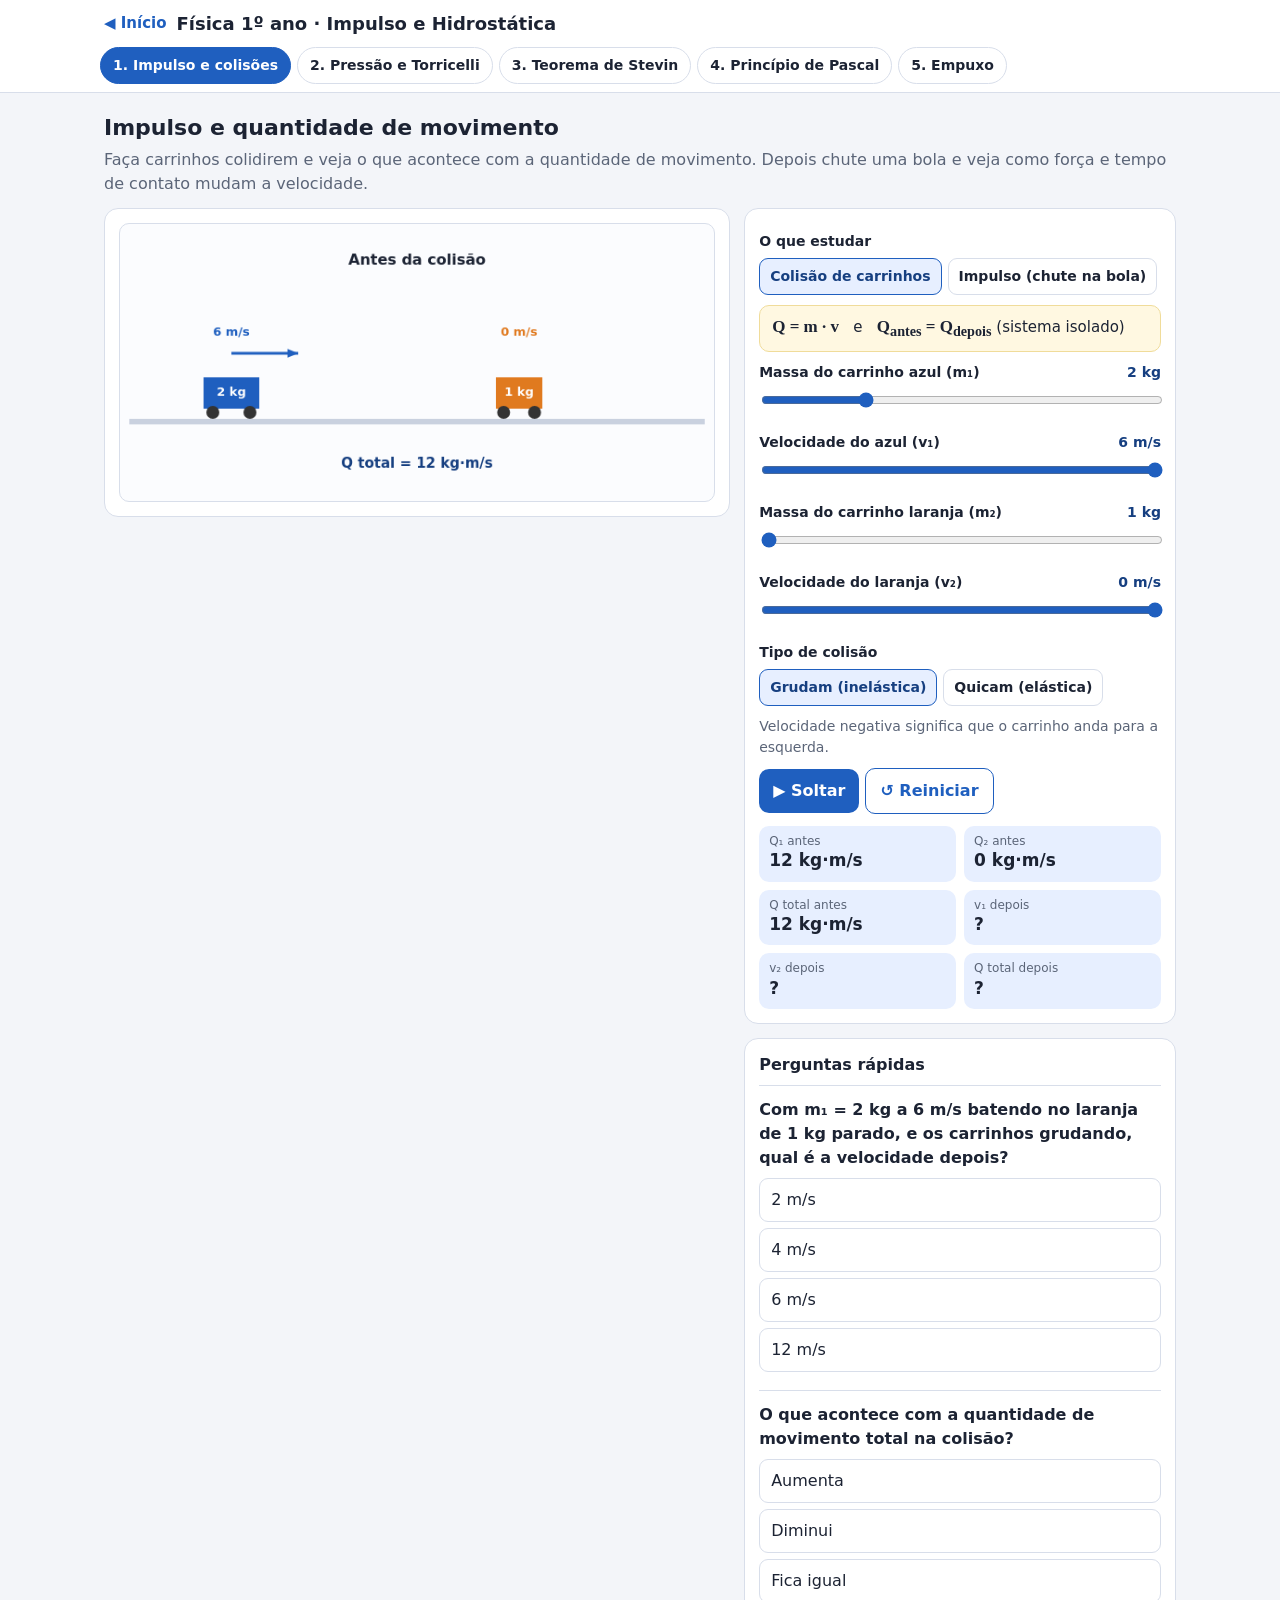
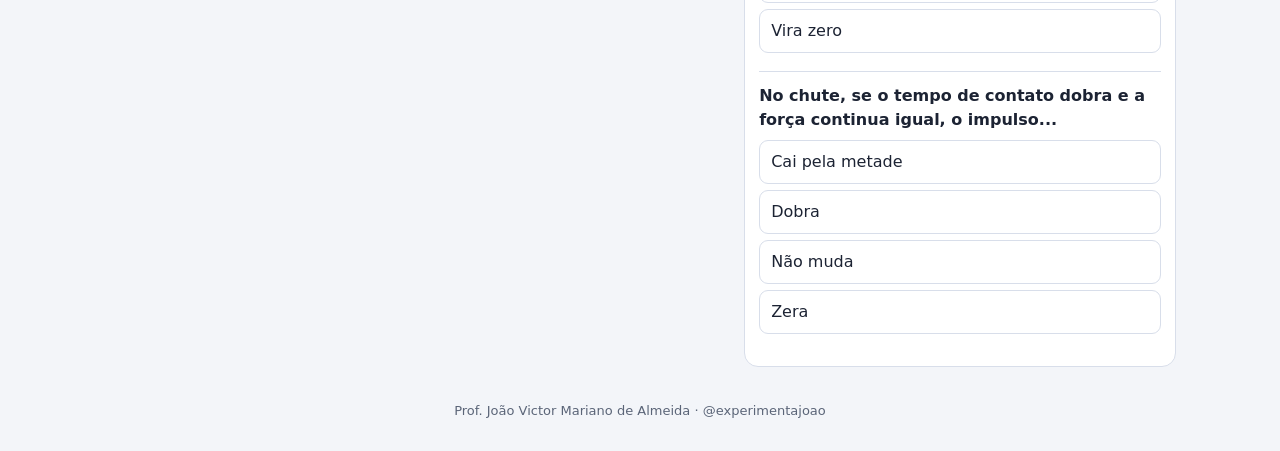
==== fisica1.html @ 346c7740 "Plataforma de simuladores de Física (1º, 2º e 3º ano) Substitui a prova digital por 14 simuladores c" ====
<!DOCTYPE html>
<html lang="pt-BR">
<head>
<meta charset="utf-8">
<meta name="viewport" content="width=device-width, initial-scale=1">
<title>Física 1º ano · Simuladores</title>
<link rel="stylesheet" href="estilo.css">
</head>
<body>
<div class="topo">
  <div class="lin"><a class="voltar" href="index.html">◀ Início</a><h1>Física 1º ano · Impulso e Hidrostática</h1></div>
  <div class="abas" id="abas"></div>
</div>
<main id="main"></main>
<footer>Prof. João Victor Mariano de Almeida · @experimentajoao</footer>
<script src="plataforma.js"></script>
<script>
var G = 10;

/* ============ 1. COLISÕES E IMPULSO ============ */
function simColisao(a) {
  var T = P.tela(a.tela, 640, 300), ctx = T.ctx;
  var modo = 'col';
  var c = a.ctrl;
  P.seg(c, 'O que estudar', [['col', 'Colisão de carrinhos'], ['imp', 'Impulso (chute na bola)']], 'col', function (v) { modo = v; mostra(); reinicia(); });
  var boxCol = P.el('div'), boxImp = P.el('div'); c.appendChild(boxCol); c.appendChild(boxImp);
  P.formula(boxCol, '<b>Q = m · v</b> &nbsp; e &nbsp; <b>Q<sub>antes</sub> = Q<sub>depois</sub></b> (sistema isolado)');
  var m1 = P.slider(boxCol, 'Massa do carrinho azul (m₁)', { min: 1, max: 5, step: 0.5, value: 2, unit: 'kg' }, reinicia);
  var v1 = P.slider(boxCol, 'Velocidade do azul (v₁)', { min: 0, max: 6, step: 0.5, value: 6, unit: 'm/s' }, reinicia);
  var m2 = P.slider(boxCol, 'Massa do carrinho laranja (m₂)', { min: 1, max: 5, step: 0.5, value: 1, unit: 'kg' }, reinicia);
  var v2 = P.slider(boxCol, 'Velocidade do laranja (v₂)', { min: -6, max: 0, step: 0.5, value: 0, unit: 'm/s' }, reinicia);
  var tipo = P.seg(boxCol, 'Tipo de colisão', [['gruda', 'Grudam (inelástica)'], ['elast', 'Quicam (elástica)']], 'gruda', reinicia);
  P.dica(boxCol, 'Velocidade negativa significa que o carrinho anda para a esquerda.');
  P.formula(boxImp, '<b>I = F · Δt</b> &nbsp; e &nbsp; <b>I = ΔQ = m · Δv</b>');
  var mb = P.slider(boxImp, 'Massa da bola', { min: 0.1, max: 1, step: 0.05, value: 0.5, unit: 'kg' }, reinicia);
  var F = P.slider(boxImp, 'Força média do chute (F)', { min: 100, max: 3000, step: 100, value: 1500, unit: 'N' }, reinicia);
  var dt = P.slider(boxImp, 'Tempo de contato (Δt)', { min: 0.002, max: 0.02, step: 0.001, value: 0.01, unit: 's', fmt: function (v) { return P.fmt(v, 3); } }, reinicia);
  var b1 = P.el('button', 'bt', '▶ Soltar'); b1.onclick = function () { rodando = true; };
  var b2 = P.el('button', 'bt sec', '↺ Reiniciar'); b2.onclick = reinicia;
  c.appendChild(b1); c.appendChild(b2);
  var L = P.leituras(c, [['a', ''], ['b', ''], ['c', ''], ['d', ''], ['e', ''], ['f', '']]);
  var rot = c.querySelectorAll('.leit small');
  function mostra() { boxCol.style.display = modo === 'col' ? '' : 'none'; boxImp.style.display = modo === 'imp' ? '' : 'none'; }
  mostra();
  var x1, x2, u1, u2, bateu, rodando, xb, vb, tch;
  function reinicia() {
    rodando = false; bateu = false; x1 = 120; x2 = 430; u1 = v1.get(); u2 = v2.get(); xb = 90; vb = 0; tch = 0;
    atualiza();
  }
  function depois() {
    var a1 = m1.get(), a2 = m2.get(), w1 = v1.get(), w2 = v2.get();
    if (tipo.get() === 'gruda') { var v = (a1 * w1 + a2 * w2) / (a1 + a2); return [v, v]; }
    return [((a1 - a2) * w1 + 2 * a2 * w2) / (a1 + a2), ((a2 - a1) * w2 + 2 * a1 * w1) / (a1 + a2)];
  }
  function atualiza() {
    if (modo === 'col') {
      var a1 = m1.get(), a2 = m2.get(), d = depois();
      var tx = ['Q₁ antes', 'Q₂ antes', 'Q total antes', 'v₁ depois', 'v₂ depois', 'Q total depois'];
      tx.forEach(function (t, i) { rot[i].textContent = t; });
      L.set('a', P.fmt(a1 * v1.get()) + ' kg·m/s'); L.set('b', P.fmt(a2 * v2.get()) + ' kg·m/s');
      L.set('c', P.fmt(a1 * v1.get() + a2 * v2.get()) + ' kg·m/s');
      L.set('d', bateu ? P.fmt(d[0]) + ' m/s' : '?'); L.set('e', bateu ? P.fmt(d[1]) + ' m/s' : '?');
      L.set('f', bateu ? P.fmt(a1 * d[0] + a2 * d[1]) + ' kg·m/s' : '?');
    } else {
      var I = F.get() * dt.get(), v = I / mb.get();
      ['Impulso I', 'Variação de Q', 'Velocidade final', 'Força × tempo', 'Massa', ''].forEach(function (t, i) { rot[i].textContent = t; });
      L.set('a', P.fmt(I) + ' N·s'); L.set('b', P.fmt(I) + ' kg·m/s'); L.set('c', P.fmt(v, 1) + ' m/s');
      L.set('d', P.fmt(F.get()) + ' N × ' + P.fmt(dt.get(), 3) + ' s'); L.set('e', P.fmt(mb.get()) + ' kg'); L.set('f', '');
    }
  }
  function carro(x, m, cor, v) {
    var w = 40 + m * 10, h = 34;
    ctx.fillStyle = cor; ctx.fillRect(x - w / 2, 200 - h, w, h);
    ctx.fillStyle = '#333'; ctx.beginPath(); ctx.arc(x - w / 3, 204, 7, 0, 7); ctx.arc(x + w / 3, 204, 7, 0, 7); ctx.fill();
    P.texto(ctx, P.fmt(m) + ' kg', x, 200 - h / 2, { cor: '#fff', tam: 13 });
    if (Math.abs(v) > 0.01) P.seta(ctx, x, 140, x + v * 12, 140, cor, 3);
    P.texto(ctx, P.fmt(v, 2) + ' m/s', x, 118, { cor: cor, tam: 13 });
    return w;
  }
  reinicia();
  return function (t) {
    ctx.clearRect(0, 0, 640, 300);
    if (modo === 'col') {
      ctx.fillStyle = '#c9d1df'; ctx.fillRect(10, 211, 620, 6);
      if (rodando) {
        x1 += u1 * 30 * t; x2 += u2 * 30 * t;
        var w1 = 40 + m1.get() * 10, w2 = 40 + m2.get() * 10;
        if (!bateu && x1 + w1 / 2 >= x2 - w2 / 2) { bateu = true; var d = depois(); u1 = d[0]; u2 = d[1]; x1 = x2 - w2 / 2 - w1 / 2; atualiza(); }
        if (x1 < -80 || x2 > 720 || (bateu && Math.abs(u1) < 0.01 && Math.abs(u2) < 0.01)) rodando = false;
        if (!bateu && u1 - u2 <= 0) rodando = false;
      }
      carro(x1, m1.get(), '#1f5fbf', u1); carro(x2, m2.get(), '#e07a1f', u2);
      P.texto(ctx, bateu ? 'Depois da colisão' : 'Antes da colisão', 320, 40, { tam: 16 });
      P.texto(ctx, 'Q total = ' + P.fmt(m1.get() * u1 + m2.get() * u2) + ' kg·m/s', 320, 260, { tam: 15, cor: '#163f80' });
    } else {
      var I = F.get() * dt.get(), v = I / mb.get();
      /* gráfico F x t */
      ctx.strokeStyle = '#555'; ctx.lineWidth = 1.5;
      ctx.beginPath(); ctx.moveTo(40, 20); ctx.lineTo(40, 140); ctx.lineTo(300, 140); ctx.stroke();
      var hh = F.get() / 3000 * 110, ww = dt.get() / 0.02 * 220;
      ctx.fillStyle = 'rgba(31,95,191,.35)'; ctx.fillRect(60, 140 - hh, ww, hh);
      ctx.strokeStyle = '#1f5fbf'; ctx.strokeRect(60, 140 - hh, ww, hh);
      P.texto(ctx, 'F (N)', 40, 12, { tam: 12 }); P.texto(ctx, 't (s)', 300, 154, { tam: 12 });
      P.texto(ctx, 'área = I = ' + P.fmt(I) + ' N·s', 170, 170, { tam: 14, cor: '#163f80' });
      /* campo e bola */
      ctx.fillStyle = '#7bb661'; ctx.fillRect(320, 230, 320, 70);
      if (rodando) { tch += t; if (tch > 0.2) xb += v * 8 * t; }
      if (xb > 660) rodando = false;
      ctx.fillStyle = '#fff'; ctx.strokeStyle = '#222'; ctx.lineWidth = 2;
      ctx.beginPath(); ctx.arc(340 + xb - 90, 218, 12, 0, 7); ctx.fill(); ctx.stroke();
      P.texto(ctx, 'v = ' + P.fmt(v, 1) + ' m/s', 480, 190, { tam: 15, cor: '#1d8a52' });
    }
  };
}

/* ============ 2. PRESSÃO EM SÓLIDOS E TORRICELLI ============ */
function simPressao(a) {
  var T = P.tela(a.tela, 640, 340), ctx = T.ctx, c = a.ctrl, modo = 'sol';
  P.seg(c, 'O que estudar', [['sol', 'Pressão em sólidos'], ['tor', 'Experimento de Torricelli']], 'sol', function (v) { modo = v; mostra(); calc(); });
  var bs = P.el('div'), bt = P.el('div'); c.appendChild(bs); c.appendChild(bt);
  P.formula(bs, '<b>p = F / A</b> &nbsp; (1 Pa = 1 N/m²)');
  var peso = P.slider(bs, 'Peso do bloco (F)', { min: 20, max: 200, step: 10, value: 60, unit: 'N' }, calc);
  var face = P.seg(bs, 'Face apoiada na areia', [[0.08, 'Grande (0,08 m²)'], [0.04, 'Média (0,04 m²)'], [0.02, 'Pequena (0,02 m²)']], 0.08, calc);
  P.formula(bt, '<b>p<sub>atm</sub> = d<sub>Hg</sub> · g · h</b> &nbsp; (d<sub>Hg</sub> = 13 600 kg/m³)');
  var alt = P.slider(bt, 'Altitude do local', { min: 0, max: 4000, step: 100, value: 0, unit: 'm' }, calc);
  P.dica(bt, 'Ao nível do mar a coluna de mercúrio tem cerca de 760 mm. Compare com a coluna de água.');
  var L = P.leituras(c, [['a', ''], ['b', ''], ['c', ''], ['d', '']]), rot = c.querySelectorAll('.leit small');
  function mostra() { bs.style.display = modo === 'sol' ? '' : 'none'; bt.style.display = modo === 'tor' ? '' : 'none'; }
  mostra();
  function patm(h) { return 101325 * Math.pow(1 - 2.25577e-5 * h, 5.25588); }
  function calc() {
    if (modo === 'sol') {
      var p = peso.get() / face.get();
      ['Força (peso)', 'Área de apoio', 'Pressão', 'Afundamento na areia'].forEach(function (t, i) { rot[i].textContent = t; });
      L.set('a', P.fmt(peso.get()) + ' N'); L.set('b', P.fmt(face.get()) + ' m²'); L.set('c', P.fmt(p) + ' Pa'); L.set('d', P.fmt(p / 500, 1) + ' mm');
    } else {
      var pa = patm(alt.get());
      ['Pressão atmosférica', 'Em atm', 'Coluna de mercúrio', 'Coluna de água'].forEach(function (t, i) { rot[i].textContent = t; });
      L.set('a', P.fmt(pa, 0) + ' Pa'); L.set('b', P.fmt(pa / 101325, 2) + ' atm');
      L.set('c', P.fmt(pa / (13600 * 9.8) * 1000, 0) + ' mm'); L.set('d', P.fmt(pa / (1000 * 9.8), 2) + ' m');
    }
  }
  calc();
  return function () {
    ctx.clearRect(0, 0, 640, 340);
    if (modo === 'sol') {
      var A = face.get(), p = peso.get() / A, af = Math.min(p / 500, 60);
      var dims = A === 0.08 ? [200, 50] : A === 0.04 ? [100, 100] : [50, 200];
      ctx.fillStyle = '#e8cf95'; ctx.fillRect(0, 250, 640, 90);
      var x = 320 - dims[0] / 2, y = 250 + af - dims[1];
      ctx.fillStyle = '#d9b26a'; ctx.fillRect(x - 6, 250, dims[0] + 12, af);
      ctx.fillStyle = '#b5523b'; ctx.fillRect(x, y, dims[0], dims[1]);
      ctx.strokeStyle = '#7a3324'; ctx.strokeRect(x, y, dims[0], dims[1]);
      P.seta(ctx, 320, y - 70, 320, y - 8, '#c0392b', 4);
      P.texto(ctx, 'F = ' + P.fmt(peso.get()) + ' N', 400, y - 50, { cor: '#c0392b' });
      P.texto(ctx, 'p = ' + P.fmt(p) + ' Pa', 320, 310, { tam: 18, cor: '#163f80' });
    } else {
      var pa = patm(alt.get()), hmm = pa / (13600 * 9.8) * 1000;
      /* montanha */
      ctx.fillStyle = '#dfe9f7'; ctx.fillRect(0, 0, 640, 340);
      ctx.fillStyle = '#9bb58a'; ctx.beginPath(); ctx.moveTo(380, 320); ctx.lineTo(520, 60); ctx.lineTo(640, 320); ctx.fill();
      var yy = 320 - alt.get() / 4000 * 250;
      ctx.fillStyle = '#c0392b'; ctx.beginPath(); ctx.arc(380 + (320 - yy) * 140 / 260, yy, 6, 0, 7); ctx.fill();
      P.texto(ctx, P.fmt(alt.get()) + ' m', 380 + (320 - yy) * 140 / 260 - 40, yy, { tam: 13, cor: '#c0392b' });
      /* tubo */
      var base = 310, esc = 0.32;
      ctx.fillStyle = '#aaa'; ctx.fillRect(60, base - 10, 160, 20);
      ctx.fillStyle = '#8d97a6'; ctx.fillRect(70, base - 18, 140, 18);
      ctx.strokeStyle = '#333'; ctx.lineWidth = 2; ctx.strokeRect(128, base - 290, 24, 290);
      ctx.fillStyle = '#9aa3ad'; ctx.fillRect(130, base - hmm * esc, 20, hmm * esc);
      ctx.strokeStyle = '#c0392b'; ctx.setLineDash([5, 4]); ctx.beginPath(); ctx.moveTo(100, base - 760 * esc); ctx.lineTo(240, base - 760 * esc); ctx.stroke(); ctx.setLineDash([]);
      P.texto(ctx, '760 mm', 270, base - 760 * esc, { tam: 12, cor: '#c0392b' });
      P.texto(ctx, 'h = ' + P.fmt(hmm, 0) + ' mm', 220, base - hmm * esc + 14, { tam: 15, cor: '#163f80' });
      P.texto(ctx, 'vácuo', 140, base - 280, { tam: 11 });
      P.texto(ctx, 'mercúrio', 140, base + 22, { tam: 12 });
    }
  };
}

/* ============ 3. TEOREMA DE STEVIN ============ */
function simStevin(a) {
  var T = P.tela(a.tela, 640, 360), ctx = T.ctx, c = a.ctrl;
  var liqs = { agua: [1000, 'Água doce', '#5aa9e6'], sal: [1030, 'Água do mar', '#2f7fbf'], oleo: [900, 'Óleo', '#e2c044'], gli: [1260, 'Glicerina', '#c9a7e8'] };
  P.formula(c, '<b>p = p<sub>0</sub> + d · g · h</b> &nbsp; g = 10 m/s², p<sub>0</sub> = 1,0 × 10⁵ Pa');
  var liq = P.seg(c, 'Líquido', Object.keys(liqs).map(function (k) { return [k, liqs[k][1] + ' (' + liqs[k][0] + ' kg/m³)']; }), 'agua', calc);
  var h = P.slider(c, 'Profundidade do sensor (h)', { min: 0, max: 20, step: 0.5, value: 5, unit: 'm' }, calc);
  P.dica(c, 'Arraste o sensor ou use o controle. O formato do recipiente não muda a pressão: só a profundidade e o líquido.');
  var L = P.leituras(c, [['d', 'Densidade'], ['ph', 'Pressão do líquido (d·g·h)'], ['pa', 'Pressão absoluta'], ['atm', 'Pressão absoluta em atm']]);
  function calc() {
    var d = liqs[liq.get()][0], ph = d * G * h.get(), pa = 1e5 + ph;
    L.set('d', P.fmt(d) + ' kg/m³'); L.set('ph', P.fmt(ph) + ' Pa'); L.set('pa', P.fmt(pa) + ' Pa'); L.set('atm', P.fmt(pa / 1e5, 2) + ' atm');
  }
  calc();
  var arrasta = false;
  T.cv.addEventListener('pointerdown', function (e) { arrasta = true; mover(e); });
  window.addEventListener('pointerup', function () { arrasta = false; });
  T.cv.addEventListener('pointermove', function (e) { if (arrasta) mover(e); });
  function mover(e) { var p = T.ponto(e); var v = Math.round(Math.max(0, Math.min(20, (p.y - 40) / 15)) * 2) / 2; h.set(v); calc(); }
  return function () {
    ctx.clearRect(0, 0, 640, 360);
    var cor = liqs[liq.get()][2];
    ctx.fillStyle = '#dfeefa'; ctx.fillRect(0, 0, 640, 40);
    ctx.fillStyle = cor; ctx.globalAlpha = 0.55; ctx.fillRect(60, 40, 300, 300); ctx.globalAlpha = 1;
    ctx.strokeStyle = '#333'; ctx.lineWidth = 3; ctx.beginPath(); ctx.moveTo(60, 20); ctx.lineTo(60, 340); ctx.lineTo(360, 340); ctx.lineTo(360, 20); ctx.stroke();
    for (var m = 0; m <= 20; m += 5) { P.texto(ctx, m + ' m', 35, 40 + m * 15, { tam: 11 }); ctx.strokeStyle = '#555'; ctx.lineWidth = 1; ctx.beginPath(); ctx.moveTo(56, 40 + m * 15); ctx.lineTo(64, 40 + m * 15); ctx.stroke(); }
    var y = 40 + h.get() * 15;
    ctx.strokeStyle = '#c0392b'; ctx.setLineDash([4, 4]); ctx.beginPath(); ctx.moveTo(60, y); ctx.lineTo(360, y); ctx.stroke(); ctx.setLineDash([]);
    ctx.fillStyle = '#c0392b'; ctx.beginPath(); ctx.arc(210, y, 10, 0, 7); ctx.fill();
    ctx.strokeStyle = '#333'; ctx.lineWidth = 2; ctx.beginPath(); ctx.moveTo(210, y - 10); ctx.lineTo(210, 10); ctx.lineTo(440, 10); ctx.stroke();
    /* manômetro */
    var d = liqs[liq.get()][0], pa = 1e5 + d * G * h.get();
    ctx.fillStyle = '#fff'; ctx.strokeStyle = '#333'; ctx.beginPath(); ctx.arc(500, 120, 70, 0, 7); ctx.fill(); ctx.stroke();
    for (var k = 0; k <= 4; k++) { var an = Math.PI * (0.75 + k * 0.375); P.texto(ctx, k + '', 500 + 52 * Math.cos(an), 120 + 52 * Math.sin(an), { tam: 12 }); }
    var ang = Math.PI * (0.75 + Math.min(pa / 1e5, 4) * 0.375);
    P.seta(ctx, 500, 120, 500 + 55 * Math.cos(ang), 120 + 55 * Math.sin(ang), '#c0392b', 3);
    P.texto(ctx, 'atm', 500, 150, { tam: 12 });
    P.texto(ctx, P.fmt(pa / 1e5, 2) + ' atm', 500, 215, { tam: 18, cor: '#163f80' });
    /* recipientes de formatos diferentes */
    ctx.fillStyle = cor; ctx.globalAlpha = 0.55;
    ctx.beginPath(); ctx.moveTo(420, 260); ctx.lineTo(440, 330); ctx.lineTo(460, 330); ctx.lineTo(480, 260); ctx.fill();
    ctx.fillRect(500, 260, 20, 70);
    ctx.beginPath(); ctx.moveTo(540, 260); ctx.lineTo(560, 260); ctx.lineTo(600, 330); ctx.lineTo(530, 330); ctx.fill();
    ctx.globalAlpha = 1;
    P.texto(ctx, 'mesma altura de líquido:', 510, 238, { tam: 11 }); P.texto(ctx, 'mesma pressão no fundo', 510, 250, { tam: 11 });
  };
}

/* ============ 4. PRINCÍPIO DE PASCAL ============ */
function simPascal(a) {
  var T = P.tela(a.tela, 640, 330), ctx = T.ctx, c = a.ctrl;
  P.formula(c, '<b>F₁ / A₁ = F₂ / A₂</b> &nbsp; e &nbsp; <b>A₁ · d₁ = A₂ · d₂</b>');
  var F1 = P.slider(c, 'Força no êmbolo pequeno (F₁)', { min: 10, max: 500, step: 10, value: 100, unit: 'N' }, calc);
  var A1 = P.slider(c, 'Área do êmbolo pequeno (A₁)', { min: 5, max: 50, step: 5, value: 10, unit: 'cm²' }, calc);
  var A2 = P.slider(c, 'Área do êmbolo grande (A₂)', { min: 100, max: 1000, step: 50, value: 200, unit: 'cm²' }, calc);
  var carga = P.seg(c, 'O que levantar', [[2000, 'Moto (2 000 N)'], [10000, 'Carro (10 000 N)'], [20000, 'Caminhonete (20 000 N)']], 2000, calc);
  var bb = P.el('button', 'bt', '⬇ Bombear (d₁ = 10 cm)'); c.appendChild(bb);
  var br = P.el('button', 'bt sec', '↺ Reiniciar'); c.appendChild(br);
  var L = P.leituras(c, [['p', 'Pressão no líquido'], ['f2', 'Força no êmbolo grande (F₂)'], ['d2', 'Subida por bombeada (d₂)'], ['ok', 'Levanta a carga?']]);
  var subida = 0, anima = 0;
  bb.onclick = function () { if (F1.get() * A2.get() / A1.get() >= carga.get()) { anima = 0.4; subida = Math.min(subida + 10 * A1.get() / A2.get(), 60); } else anima = -0.4; };
  br.onclick = function () { subida = 0; };
  function calc() {
    var p = F1.get() / (A1.get() / 1e4), f2 = F1.get() * A2.get() / A1.get();
    L.set('p', P.fmt(p, 0) + ' Pa'); L.set('f2', P.fmt(f2, 0) + ' N'); L.set('d2', P.fmt(10 * A1.get() / A2.get(), 2) + ' cm');
    L.set('ok', f2 >= carga.get() ? 'Sim' : 'Não, falta força');
  }
  calc();
  return function (t) {
    ctx.clearRect(0, 0, 640, 330);
    if (anima > 0) anima = Math.max(0, anima - t); else if (anima < 0) anima = Math.min(0, anima + t);
    var w1 = 20 + A1.get() * 1.2, w2 = 80 + A2.get() * 0.18;
    var x1 = 130, x2 = 430, topo1 = 170 + (anima > 0 ? 25 : 0), topo2 = 170 - subida;
    ctx.fillStyle = '#e9b44c';
    ctx.fillRect(x1 - w1 / 2, topo1, w1, 280 - topo1); ctx.fillRect(x2 - w2 / 2, topo2, w2, 280 - topo2);
    ctx.fillRect(x1, 260, x2 - x1, 30);
    ctx.strokeStyle = '#333'; ctx.lineWidth = 2; ctx.strokeRect(x1 - w1 / 2, 100, w1, 190); ctx.strokeRect(x2 - w2 / 2, 60, w2, 230);
    ctx.fillStyle = '#555'; ctx.fillRect(x1 - w1 / 2, topo1 - 8, w1, 8); ctx.fillRect(x2 - w2 / 2, topo2 - 8, w2, 8);
    P.seta(ctx, x1, topo1 - 70, x1, topo1 - 12, '#c0392b', 3);
    P.texto(ctx, 'F₁ = ' + P.fmt(F1.get()) + ' N', x1, topo1 - 82, { cor: '#c0392b' });
    var f2 = F1.get() * A2.get() / A1.get();
    var nome = carga.get() === 2000 ? 'Moto' : carga.get() === 10000 ? 'Carro' : 'Caminhonete';
    ctx.fillStyle = anima < 0 ? '#c0392b' : '#1f5fbf'; ctx.fillRect(x2 - 55, topo2 - 40, 110, 30);
    ctx.fillStyle = '#222'; ctx.beginPath(); ctx.arc(x2 - 35, topo2 - 8, 8, 0, 7); ctx.arc(x2 + 35, topo2 - 8, 8, 0, 7); ctx.fill();
    P.texto(ctx, nome, x2, topo2 - 25, { cor: '#fff', tam: 13 });
    P.texto(ctx, 'F₂ = ' + P.fmt(f2, 0) + ' N', x2 + w2 / 2 + 70, topo2, { cor: '#1d8a52' });
    P.texto(ctx, 'Subiu ' + P.fmt(subida, 1) + ' cm', x2, 315, { tam: 14, cor: '#163f80' });
  };
}

/* ============ 5. PRINCÍPIO DE ARQUIMEDES ============ */
function simEmpuxo(a) {
  var T = P.tela(a.tela, 640, 360), ctx = T.ctx, c = a.ctrl;
  var mats = { mad: [600, 'Madeira', '#b07a3c'], gelo: [920, 'Gelo', '#cfe9f7'], plas: [1200, 'Plástico', '#e05c8a'], alu: [2700, 'Alumínio', '#b7bcc4'], fer: [7800, 'Ferro', '#5b5f66'] };
  var liqs = { agua: [1000, 'Água doce'], sal: [1030, 'Água do mar'], oleo: [900, 'Óleo'], alc: [790, 'Álcool'] };
  P.formula(c, '<b>E = d<sub>líquido</sub> · V<sub>deslocado</sub> · g</b> &nbsp; e &nbsp; <b>P<sub>aparente</sub> = P − E</b>');
  var mat = P.seg(c, 'Material do objeto', Object.keys(mats).map(function (k) { return [k, mats[k][1] + ' (' + mats[k][0] + ')']; }), 'alu', calc);
  var liq = P.seg(c, 'Líquido', Object.keys(liqs).map(function (k) { return [k, liqs[k][1] + ' (' + liqs[k][0] + ')']; }), 'agua', calc);
  var vol = P.slider(c, 'Volume do objeto', { min: 0.5, max: 4, step: 0.5, value: 2, unit: 'L' }, calc);
  var mer = P.slider(c, 'Descer o objeto (parte submersa)', { min: 0, max: 100, step: 5, value: 100, unit: '%' }, calc);
  P.dica(c, 'Densidades em kg/m³. 1 L = 0,001 m³. g = 10 m/s².');
  var L = P.leituras(c, [['p', 'Peso real (P)'], ['e', 'Empuxo (E)'], ['ap', 'Peso aparente (dinamômetro)'], ['vd', 'Volume deslocado'], ['s', 'Situação']]);
  var est = {};
  function calc() {
    var dO = mats[mat.get()][0], dL = liqs[liq.get()][0], V = vol.get() / 1000, f = mer.get() / 100;
    var Pr = dO * V * G, flut = dO < dL;
    if (flut && f > dO / dL) f = dO / dL;
    var E = dL * V * f * G, ap = Math.max(Pr - E, 0);
    est = { f: f, flut: flut && ap < 1e-6 };
    L.set('p', P.fmt(Pr, 1) + ' N'); L.set('e', P.fmt(E, 1) + ' N'); L.set('ap', P.fmt(ap, 1) + ' N');
    L.set('vd', P.fmt(V * f * 1000, 2) + ' L');
    L.set('s', est.flut ? 'Flutua (' + P.fmt(f * 100, 0) + '% submerso)' : f === 0 ? 'Fora do líquido' : f < 1 ? 'Parcialmente submerso' : 'Totalmente submerso');
  }
  calc();
  return function () {
    ctx.clearRect(0, 0, 640, 360);
    var lado = 40 + vol.get() * 14, top = 190, sup = 200;
    ctx.fillStyle = 'rgba(90,169,230,.45)'; ctx.fillRect(150, sup, 300, 140);
    ctx.strokeStyle = '#333'; ctx.lineWidth = 3; ctx.beginPath(); ctx.moveTo(150, 140); ctx.lineTo(150, 340); ctx.lineTo(450, 340); ctx.lineTo(450, 140); ctx.stroke();
    var yb = sup - lado + est.f * lado;
    /* dinamômetro */
    var Pr = mats[mat.get()][0] * vol.get() / 1000 * G, E = liqs[liq.get()][0] * vol.get() / 1000 * est.f * G, ap = Math.max(Pr - E, 0);
    var mola = 30 + ap / 320 * 80;
    ctx.strokeStyle = '#555'; ctx.lineWidth = 2; ctx.beginPath(); ctx.moveTo(300, 10); ctx.lineTo(300, 20);
    for (var i = 0; i < 10; i++) ctx.lineTo(300 + (i % 2 ? 10 : -10), 20 + (i + 1) * mola / 10);
    ctx.lineTo(300, yb); ctx.stroke();
    ctx.fillStyle = '#fff'; ctx.strokeStyle = '#333'; ctx.fillRect(470, 20, 150, 50); ctx.strokeRect(470, 20, 150, 50);
    P.texto(ctx, 'Dinamômetro', 545, 34, { tam: 12 }); P.texto(ctx, P.fmt(ap, 1) + ' N', 545, 54, { tam: 18, cor: '#163f80' });
    ctx.fillStyle = mats[mat.get()][2]; ctx.fillRect(300 - lado / 2, yb, lado, lado); ctx.strokeStyle = '#333'; ctx.strokeRect(300 - lado / 2, yb, lado, lado);
    P.seta(ctx, 300 - lado / 2 - 30, yb + lado / 2, 300 - lado / 2 - 30, yb + lado / 2 + Math.min(Pr, 320) / 3.2 + 10, '#c0392b', 3);
    P.texto(ctx, 'P', 300 - lado / 2 - 45, yb + lado / 2 + 20, { cor: '#c0392b' });
    if (E > 0.01) { P.seta(ctx, 300 + lado / 2 + 30, yb + lado / 2, 300 + lado / 2 + 30, yb + lado / 2 - Math.min(E, 320) / 3.2 - 10, '#1d8a52', 3); P.texto(ctx, 'E', 300 + lado / 2 + 45, yb + lado / 2 - 20, { cor: '#1d8a52' }); }
  };
}

P.pagina([
  { id: 'colisao', nome: 'Impulso e colisões', titulo: 'Impulso e quantidade de movimento', intro: 'Faça carrinhos colidirem e veja o que acontece com a quantidade de movimento. Depois chute uma bola e veja como força e tempo de contato mudam a velocidade.', init: function (a) {
    var f = simColisao(a);
    P.perguntas(a.dir, [
      { p: 'Com m₁ = 2 kg a 6 m/s batendo no laranja de 1 kg parado, e os carrinhos grudando, qual é a velocidade depois?', a: ['2 m/s', '4 m/s', '6 m/s', '12 m/s'], c: 1, e: 'Q antes = 2 · 6 = 12 kg·m/s; depois: 12 / 3 = 4 m/s.' },
      { p: 'O que acontece com a quantidade de movimento total na colisão?', a: ['Aumenta', 'Diminui', 'Fica igual', 'Vira zero'], c: 2, e: 'As forças da batida são internas ao sistema, então Q total se conserva.' },
      { p: 'No chute, se o tempo de contato dobra e a força continua igual, o impulso...', a: ['Cai pela metade', 'Dobra', 'Não muda', 'Zera'], c: 1, e: 'I = F · Δt, então dobra junto com Δt.' }
    ]);
    return f; } },
  { id: 'pressao', nome: 'Pressão e Torricelli', titulo: 'Pressão em sólidos e pressão atmosférica', intro: 'Apoie o mesmo bloco por faces diferentes e veja quanto ele afunda na areia. Depois suba uma montanha com o tubo de Torricelli.', init: function (a) {
    var f = simPressao(a);
    P.perguntas(a.dir, [
      { p: 'Mesmo bloco, mesmo peso: em qual face a pressão é maior?', a: ['Na face grande', 'Na face pequena', 'É igual em todas'], c: 1, e: 'Menor área, maior pressão (p = F/A). Por isso a faca afiada corta melhor.' },
      { p: 'Ao subir a montanha, a coluna de mercúrio...', a: ['Sobe', 'Desce', 'Não muda'], c: 1, e: 'Mais alto, menos ar acima de nós, menor pressão atmosférica.' },
      { p: 'Por que Torricelli usou mercúrio e não água?', a: ['O mercúrio é muito denso, a coluna fica pequena', 'A água não tem pressão', 'O mercúrio é mais leve'], c: 0, e: 'Com água a coluna teria uns 10 m.' }
    ]);
    return f; } },
  { id: 'stevin', nome: 'Teorema de Stevin', titulo: 'Pressão nos líquidos: Teorema de Stevin', intro: 'Mergulhe o sensor e veja a pressão aumentar com a profundidade. Troque o líquido e compare.', init: function (a) {
    var f = simStevin(a);
    P.perguntas(a.dir, [
      { p: 'Na água doce, a cada 10 m de profundidade a pressão aumenta cerca de...', a: ['0,1 atm', '1 atm', '10 atm'], c: 1, e: 'd·g·h = 1000 · 10 · 10 = 1,0 × 10⁵ Pa ≈ 1 atm.' },
      { p: 'Na mesma profundidade, onde a pressão é maior?', a: ['No óleo', 'Na água doce', 'Na glicerina'], c: 2, e: 'Maior densidade, maior pressão: a glicerina é a mais densa da lista.' }
    ]);
    return f; } },
  { id: 'pascal', nome: 'Princípio de Pascal', titulo: 'Prensa hidráulica: Princípio de Pascal', intro: 'Aplique uma força pequena no êmbolo pequeno e tente levantar o veículo. Observe quanto o êmbolo grande sobe a cada bombeada.', init: function (a) {
    var f = simPascal(a);
    P.perguntas(a.dir, [
      { p: 'Com F₁ = 100 N, A₁ = 10 cm² e A₂ = 200 cm², qual é F₂?', a: ['200 N', '1 000 N', '2 000 N', '20 000 N'], c: 2, e: 'A área é 20 vezes maior, então a força é 20 vezes maior.' },
      { p: 'A prensa multiplica a força. Em troca...', a: ['O êmbolo grande se desloca menos', 'A pressão fica maior no êmbolo grande', 'Ela cria energia'], c: 0, e: 'A₁ · d₁ = A₂ · d₂: o volume de líquido que sai de um lado entra no outro.' }
    ]);
    return f; } },
  { id: 'empuxo', nome: 'Empuxo', titulo: 'Empuxo: Princípio de Arquimedes', intro: 'Pendure o objeto no dinamômetro e mergulhe aos poucos. Compare o peso real com o peso aparente.', init: function (a) {
    var f = simEmpuxo(a);
    P.perguntas(a.dir, [
      { p: 'Quanto mais o objeto afunda no líquido, o empuxo...', a: ['Aumenta', 'Diminui', 'Não muda'], c: 0, e: 'Mais volume deslocado, mais empuxo (até ficar todo submerso).' },
      { p: 'Quais materiais flutuam na água doce?', a: ['Madeira e gelo', 'Alumínio e ferro', 'Só o plástico'], c: 0, e: 'Flutua quem tem densidade menor que a do líquido (1000 kg/m³).' },
      { p: 'Um objeto de 2 L totalmente submerso na água recebe empuxo de...', a: ['2 N', '20 N', '200 N'], c: 1, e: 'E = 1000 · 0,002 · 10 = 20 N.' }
    ]);
    return f; } }
]);
</script>
</body>
</html>
---- estilo.css ----
:root{--bg:#f3f5f9;--card:#fff;--tx:#1c2333;--mut:#5b6578;--pri:#1f5fbf;--pri2:#163f80;--sel:#e7efff;--ln:#d8deea;--ok:#1d8a52;--okbg:#e5f6ec;--bad:#c0392b;--badbg:#fdecea;--amar:#f0b429;--form:#fff8e1}
*{box-sizing:border-box;-webkit-tap-highlight-color:transparent}
html,body{margin:0}
body{background:var(--bg);color:var(--tx);font:16px/1.5 system-ui,-apple-system,"Segoe UI",Roboto,Arial,sans-serif}
a{color:var(--pri)}
.topo{background:#fff;border-bottom:1px solid var(--ln);position:sticky;top:0;z-index:10}
.topo .lin{max-width:1100px;margin:0 auto;padding:10px 14px;display:flex;align-items:center;gap:10px}
.topo h1{font-size:18px;margin:0;flex:1}
.topo .voltar{text-decoration:none;font-weight:600;font-size:15px}
.abas{max-width:1100px;margin:0 auto;padding:0 10px 8px;display:flex;gap:6px;overflow-x:auto;scrollbar-width:thin}
.abas button{flex:0 0 auto;font:inherit;font-size:14px;font-weight:600;border:1.5px solid var(--ln);background:#fff;color:var(--tx);padding:7px 12px;border-radius:999px;cursor:pointer}
.abas button.on{background:var(--pri);border-color:var(--pri);color:#fff}
main{max-width:1100px;margin:0 auto;padding:14px}
.sim{display:none}
.sim.on{display:block}
.sim h2{margin:4px 0 4px;font-size:22px}
.sim .intro{color:var(--mut);margin:0 0 12px}
.grid{display:grid;grid-template-columns:1fr;gap:14px}
@media(min-width:900px){.grid{grid-template-columns:1.45fr 1fr}}
.card{background:var(--card);border:1px solid var(--ln);border-radius:14px;padding:14px}
.card h3{margin:0 0 8px;font-size:16px}
.tela{width:100%;display:block;border-radius:10px;background:#fbfcfe;border:1px solid var(--ln);touch-action:none}
.ctrl{margin:10px 0}
.ctrl .rot{display:flex;justify-content:space-between;font-size:14px;font-weight:600}
.ctrl .rot span:last-child{color:var(--pri2);font-variant-numeric:tabular-nums}
input[type=range]{width:100%;height:30px;accent-color:var(--pri)}
.seg{display:flex;flex-wrap:wrap;gap:6px;margin:6px 0 10px}
.seg button{font:inherit;font-size:14px;font-weight:600;border:1.5px solid var(--ln);background:#fff;padding:7px 10px;border-radius:9px;cursor:pointer;color:var(--tx)}
.seg button.on{border-color:var(--pri);background:var(--sel);color:var(--pri2)}
.segrot{font-size:14px;font-weight:600;margin-top:8px}
.bt{font:inherit;font-weight:700;border:none;background:var(--pri);color:#fff;padding:10px 14px;border-radius:10px;cursor:pointer;margin:4px 6px 4px 0}
.bt.sec{background:#fff;color:var(--pri);border:1.5px solid var(--pri)}
.leit{display:grid;grid-template-columns:repeat(auto-fill,minmax(140px,1fr));gap:8px;margin-top:8px}
.leit div{background:var(--sel);border-radius:10px;padding:8px 10px}
.leit small{display:block;color:var(--mut);font-size:12px;line-height:1.2}
.leit b{font-size:17px;font-variant-numeric:tabular-nums}
.formula{background:var(--form);border:1px solid #f0dc9a;border-radius:10px;padding:8px 12px;margin:8px 0;font-size:15px}
.formula b{font-family:"Cambria Math","Times New Roman",serif;font-size:17px}
.dica{font-size:14px;color:var(--mut);margin:6px 0}
.perg{margin-top:14px}
.perg .q{border-top:1px solid var(--ln);padding:12px 0}
.perg .q p{margin:0 0 8px;font-weight:600}
.perg .q button{display:block;width:100%;text-align:left;font:inherit;border:1.5px solid var(--ln);background:#fff;padding:9px 11px;border-radius:9px;margin:6px 0;cursor:pointer;color:var(--tx)}
.perg .q button.certo{border-color:var(--ok);background:var(--okbg)}
.perg .q button.errado{border-color:var(--bad);background:var(--badbg)}
.perg .q .fb{font-size:14px;margin-top:6px;display:none}
.perg .q .fb.mostra{display:block}
.capa{max-width:900px;margin:0 auto;padding:24px 16px}
.capa h1{font-size:28px;margin:0 0 6px}
.capa .series{display:grid;grid-template-columns:1fr;gap:14px;margin-top:18px}
@media(min-width:700px){.capa .series{grid-template-columns:repeat(3,1fr)}}
.capa a.serie{display:block;text-decoration:none;color:var(--tx);background:#fff;border:1.5px solid var(--ln);border-radius:16px;padding:18px}
.capa a.serie:hover{border-color:var(--pri)}
.capa a.serie h2{margin:0 0 6px;color:var(--pri)}
.capa a.serie p{margin:0;color:var(--mut);font-size:15px}
footer{text-align:center;color:var(--mut);font-size:13px;padding:20px 10px 30px}
@media(max-width:899px){
  .sim .grid>div:first-child{position:sticky;top:var(--topo,96px);z-index:4;background:var(--bg);padding-bottom:6px}
  .sim .grid>div:first-child .card{padding:6px}
  .topo h1{font-size:15px}
}
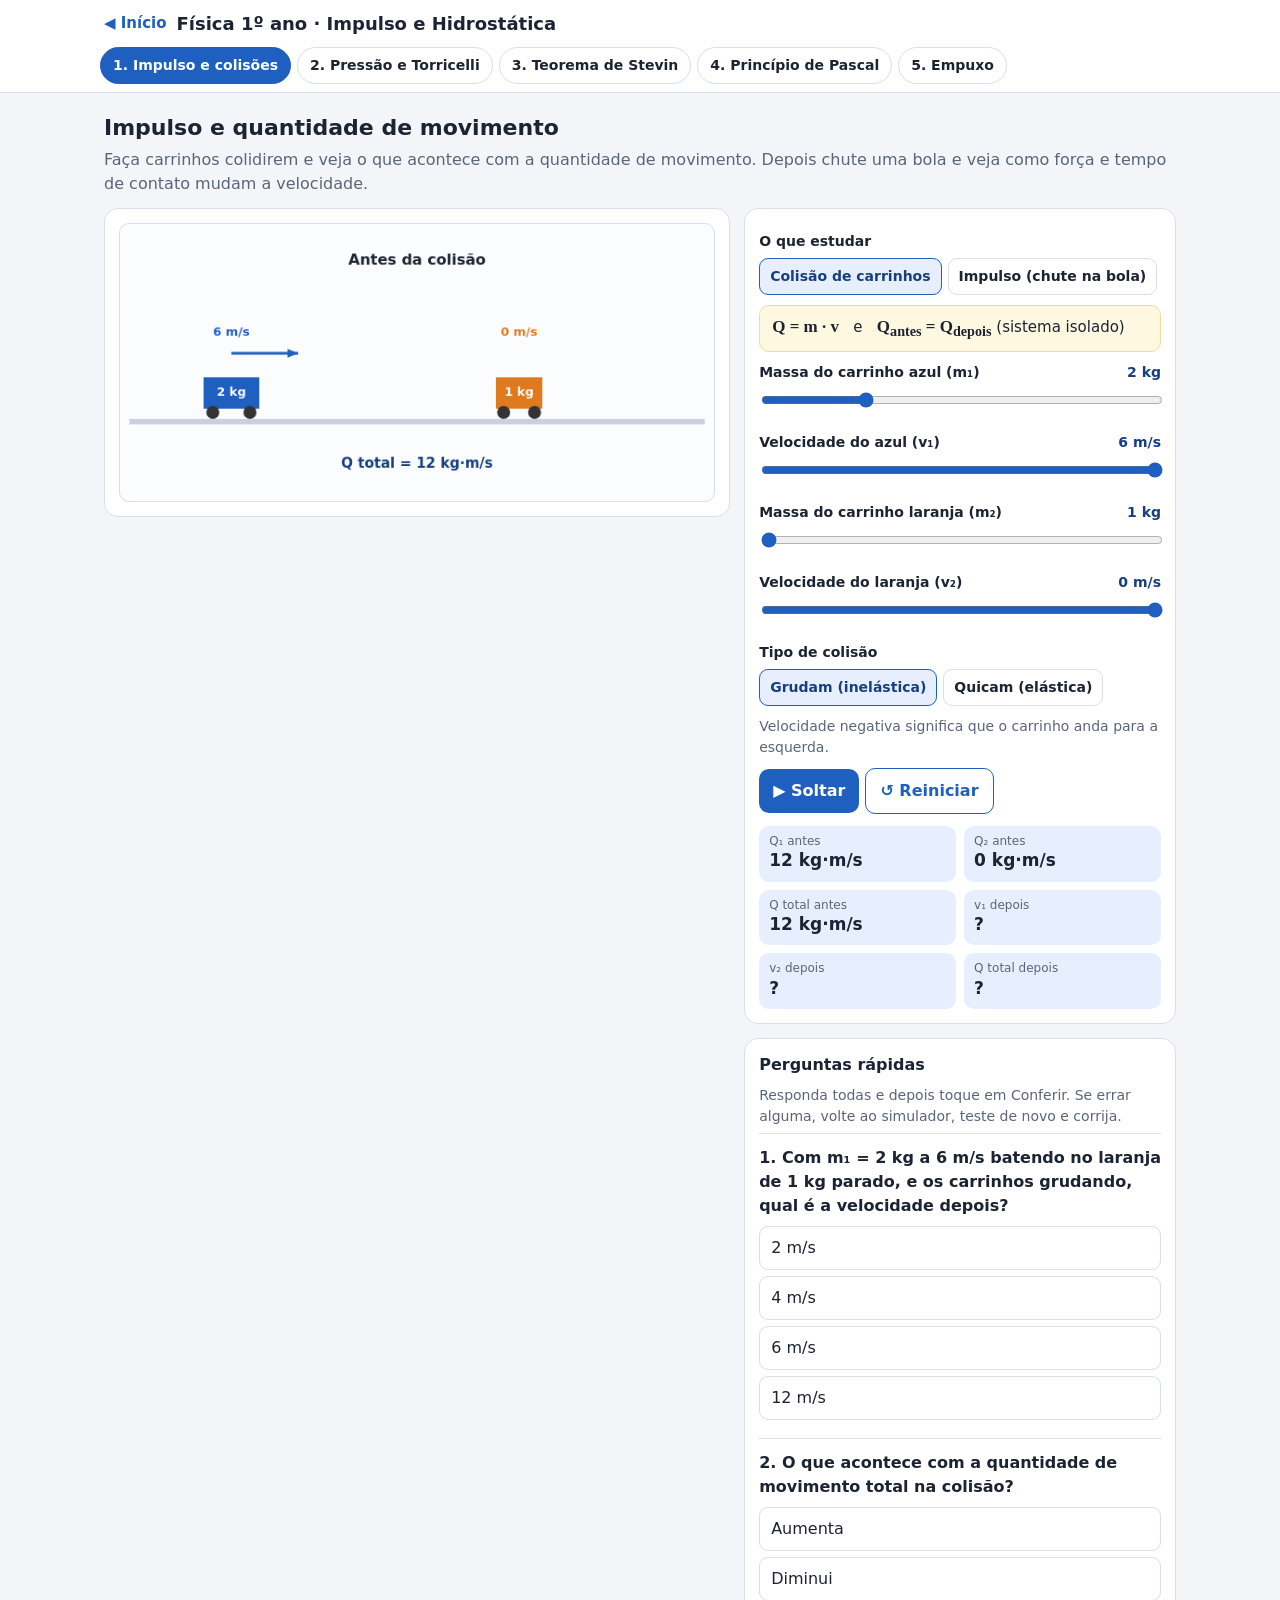
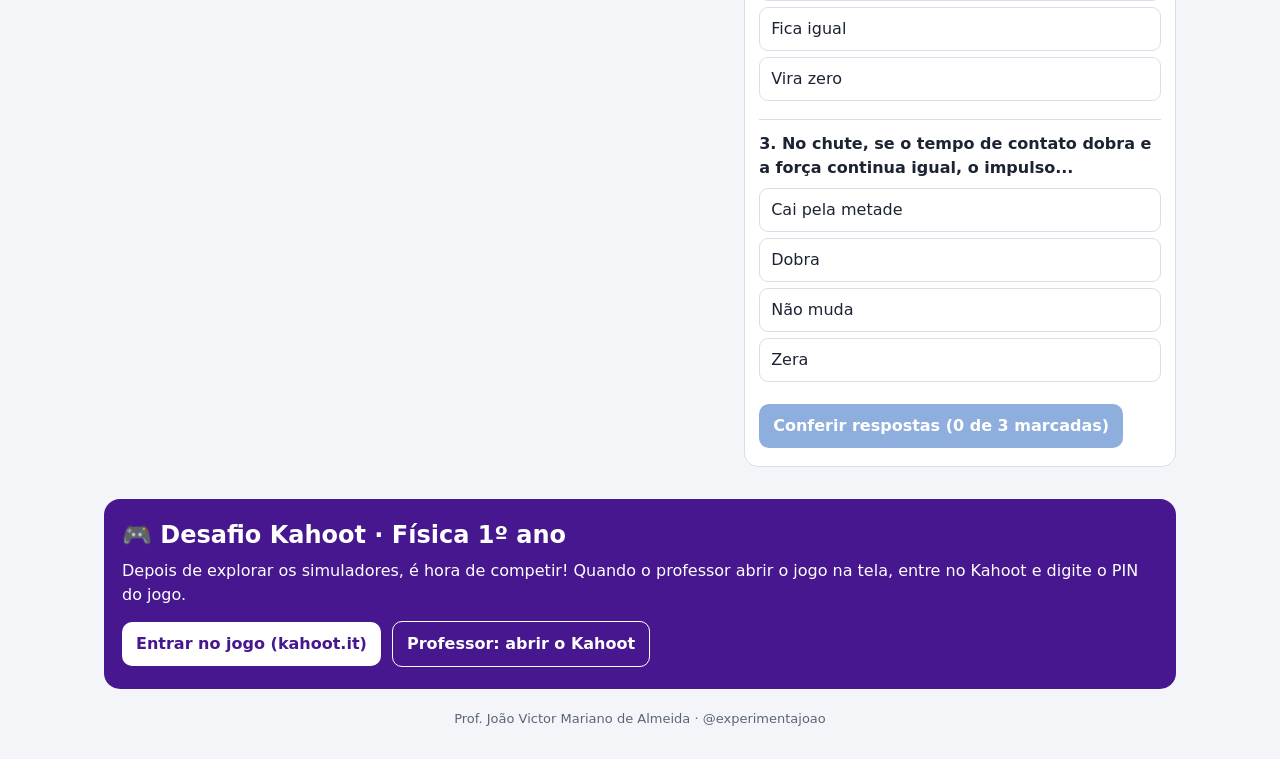
==== commit a2a11956: "Perguntas conferidas só no final e desafio Kahoot por série O aluno marca todas as perguntas, confer" ====
--- a/fisica1.html
+++ b/fisica1.html
@@ -12,6 +12,14 @@
   <div class="abas" id="abas"></div>
 </div>
 <main id="main"></main>
+<div style="max-width:1100px;margin:0 auto;padding:0 14px">
+  <div class="kahoot">
+    <h2>🎮 Desafio Kahoot · Física 1º ano</h2>
+    <p style="margin:0 0 10px">Depois de explorar os simuladores, é hora de competir! Quando o professor abrir o jogo na tela, entre no Kahoot e digite o PIN do jogo.</p>
+    <a class="bt" href="https://kahoot.it" target="_blank" rel="noopener">Entrar no jogo (kahoot.it)</a>
+    <a class="bt" href="https://create.kahoot.it/details/d9891554-6f64-4ec5-a523-b6f3621901c4" target="_blank" rel="noopener" style="background:transparent;color:#fff;border:1.5px solid #fff">Professor: abrir o Kahoot</a>
+  </div>
+</div>
 <footer>Prof. João Victor Mariano de Almeida · @experimentajoao</footer>
 <script src="plataforma.js"></script>
 <script>
--- a/estilo.css
+++ b/estilo.css
@@ -59,3 +59,12 @@
   .sim .grid>div:first-child .card{padding:6px}
   .topo h1{font-size:15px}
 }
+.perg .q button.marcado{border-color:var(--pri);background:var(--sel);color:var(--pri2);font-weight:600}
+.perg .q.qerro{border-left:4px solid var(--bad);padding-left:10px;background:var(--badbg);border-radius:8px}
+.perg .bt:disabled{opacity:.5;cursor:default}
+.resultado{font-weight:600;margin-top:8px;padding:10px;border-radius:10px;display:none}
+.resultado.ruim{display:block;background:var(--badbg);color:var(--bad)}
+.resultado.bom{display:block;background:var(--okbg);color:var(--ok)}
+.kahoot{background:#46178f;color:#fff;border-radius:16px;padding:18px;margin-top:18px}
+.kahoot h2{margin:0 0 6px}
+.kahoot a.bt{background:#fff;color:#46178f;text-decoration:none;display:inline-block}
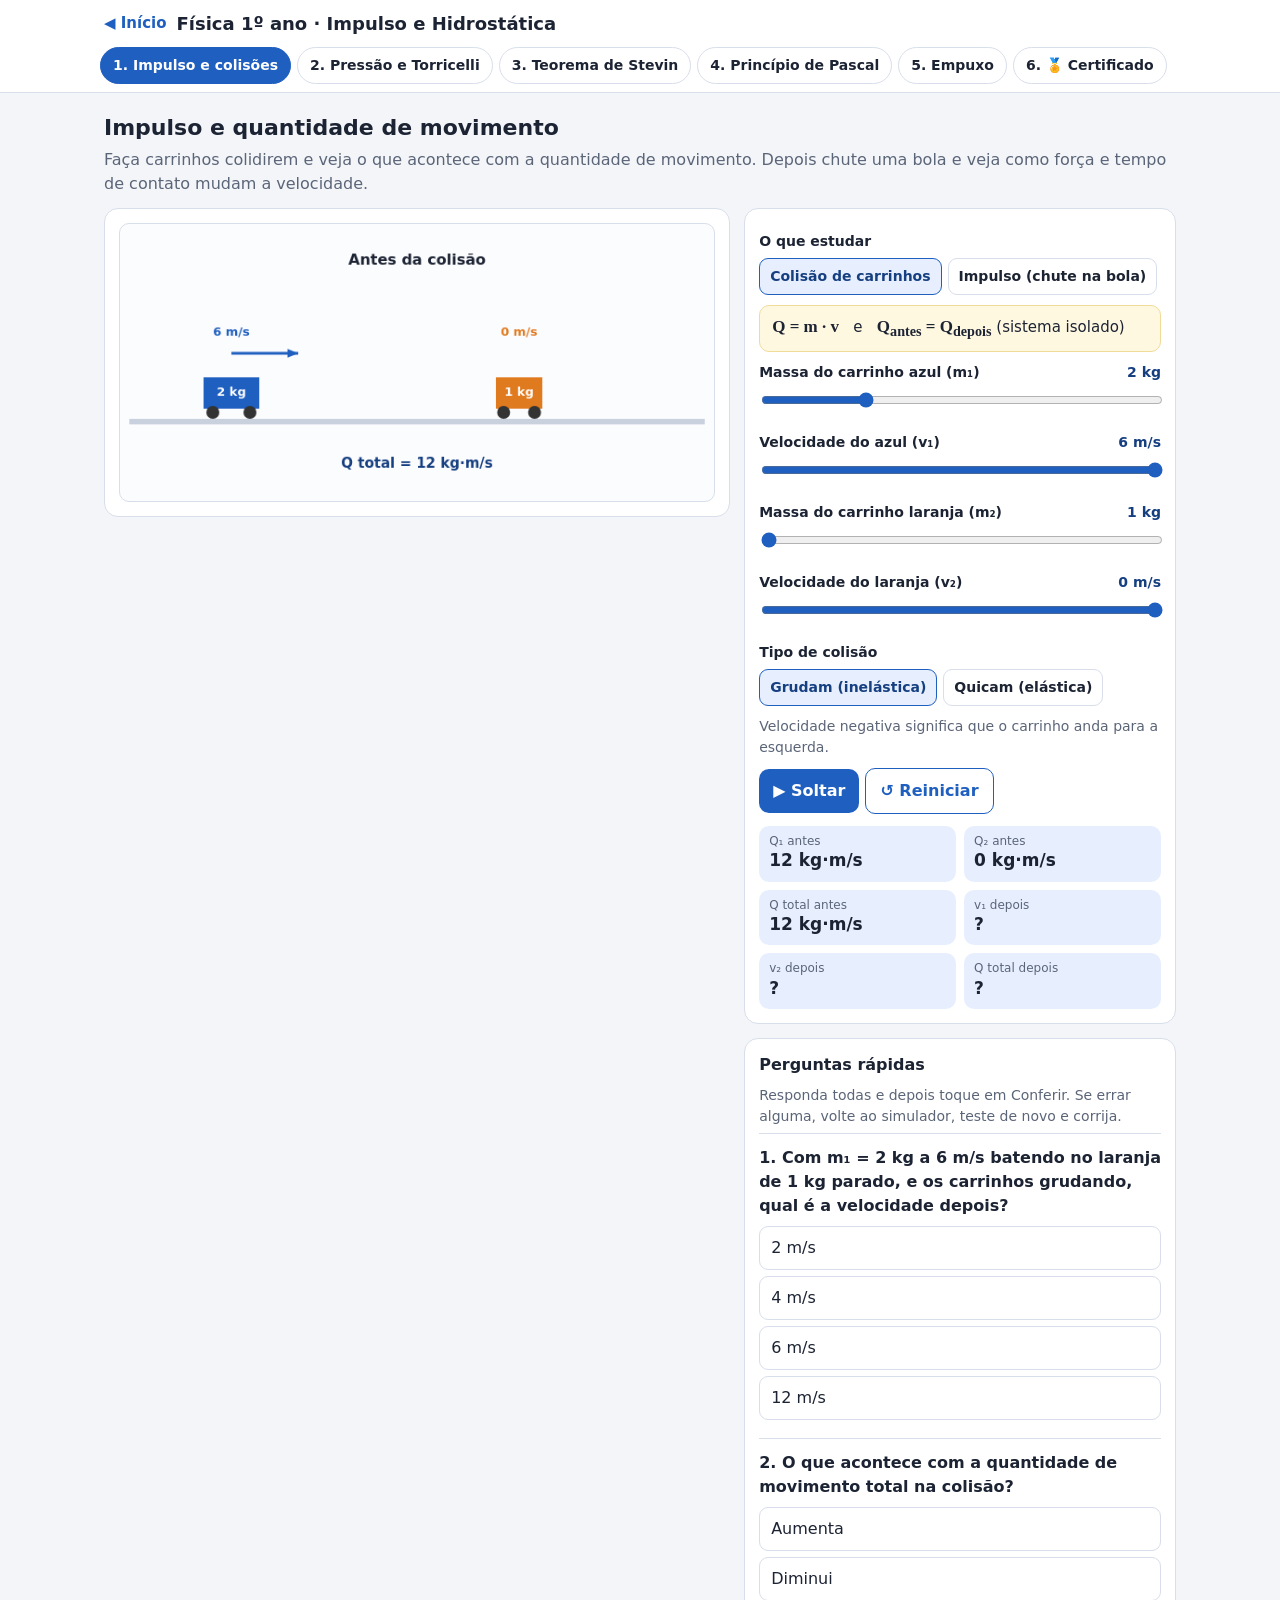
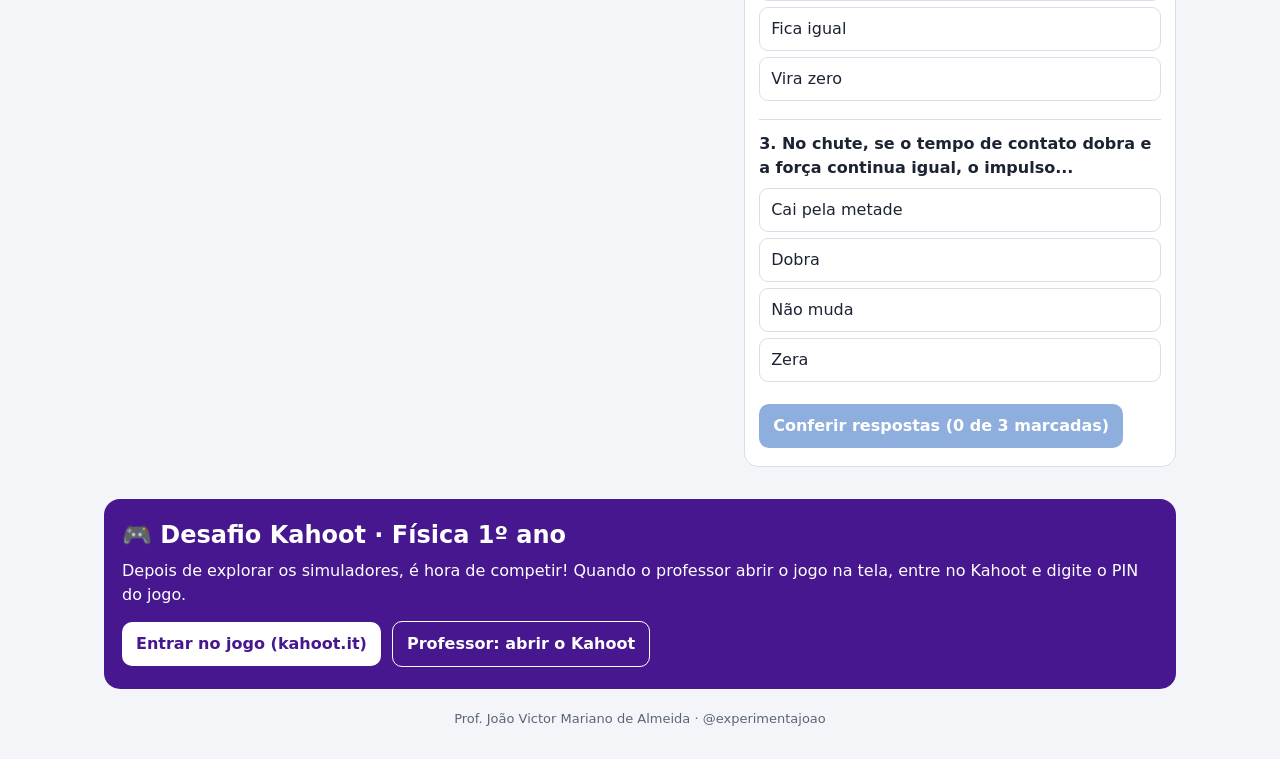
==== commit 3035bd4b: "Certificado de conclusão com nota por lição Cada série ganha a aba Certificado: o aluno digita o nom" ====
--- a/fisica1.html
+++ b/fisica1.html
@@ -358,7 +358,8 @@
       { p: 'Quais materiais flutuam na água doce?', a: ['Madeira e gelo', 'Alumínio e ferro', 'Só o plástico'], c: 0, e: 'Flutua quem tem densidade menor que a do líquido (1000 kg/m³).' },
       { p: 'Um objeto de 2 L totalmente submerso na água recebe empuxo de...', a: ['2 N', '20 N', '200 N'], c: 1, e: 'E = 1000 · 0,002 · 10 = 20 N.' }
     ]);
-    return f; } }
+    return f; } },
+  { id: 'certificado', nome: '🏅 Certificado', titulo: 'Certificado de conclusão', intro: 'Depois de concluir todas as lições, digite seu nome e baixe seu certificado com as notas.', init: P.certificado('1º ano') }
 ]);
 </script>
 </body>
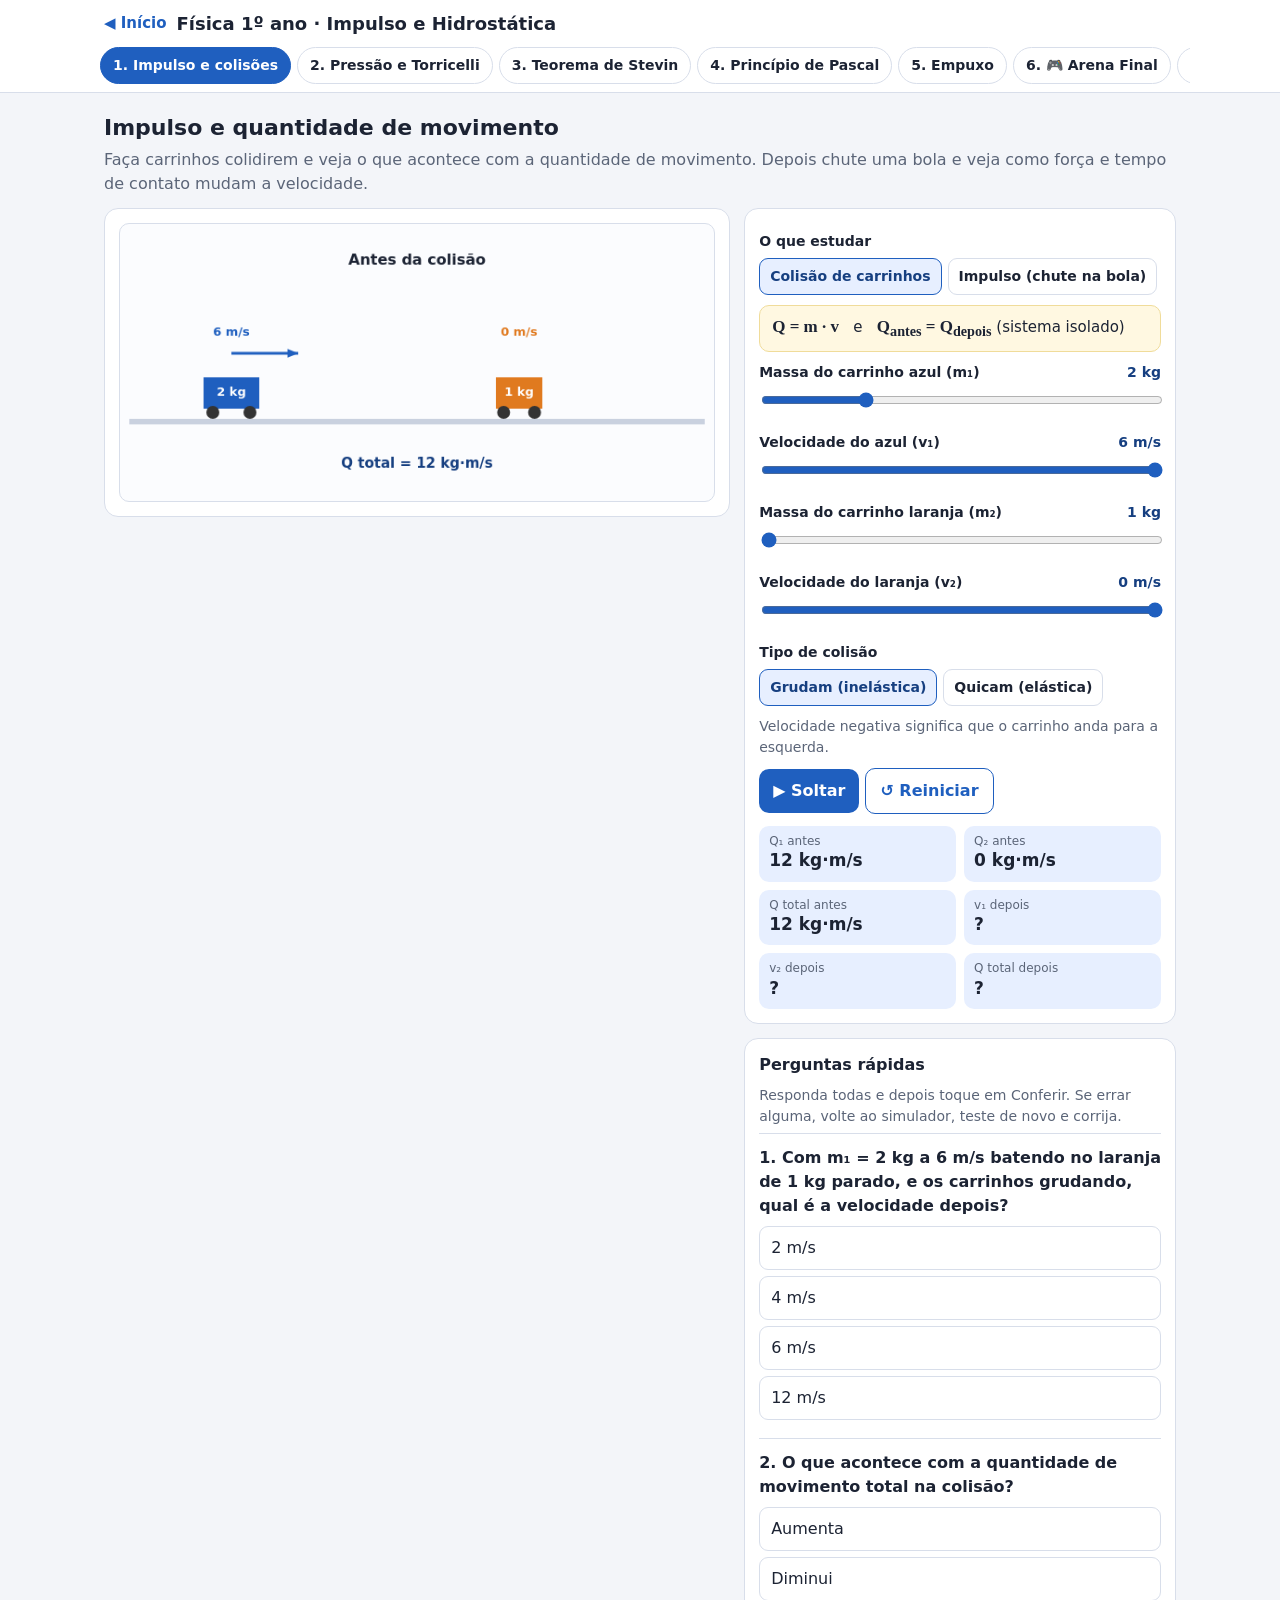
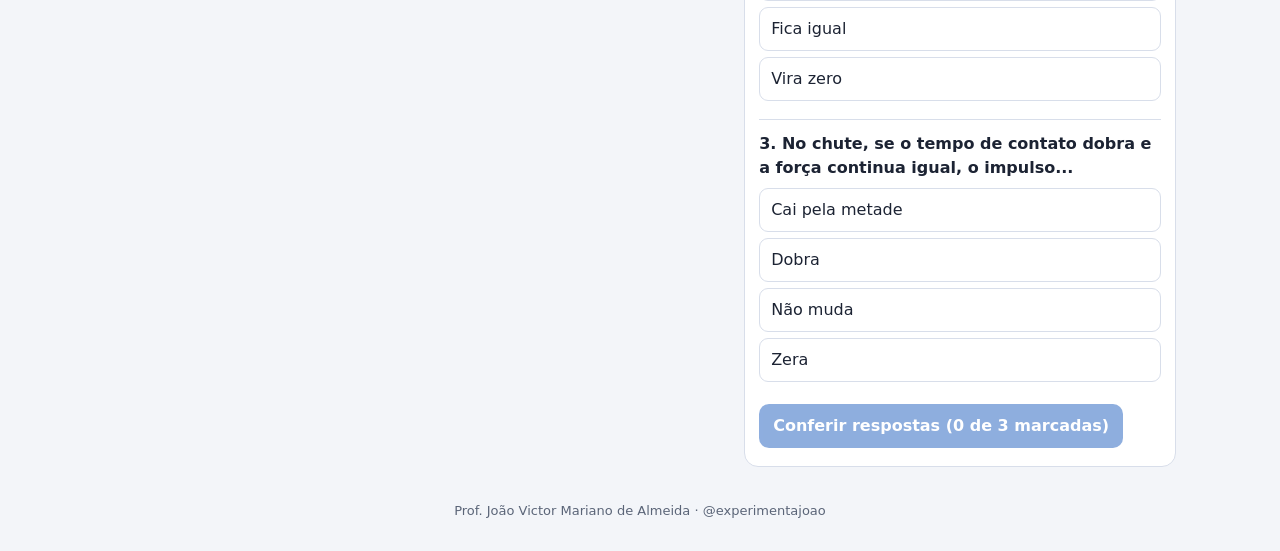
==== commit 77d68b75: "Arena Final gamificada antes do certificado Mapa de fases, XP e níveis, conquistas, frases de motiva" ====
--- a/fisica1.html
+++ b/fisica1.html
@@ -12,17 +12,12 @@
   <div class="abas" id="abas"></div>
 </div>
 <main id="main"></main>
-<div style="max-width:1100px;margin:0 auto;padding:0 14px">
-  <div class="kahoot">
-    <h2>🎮 Desafio Kahoot · Física 1º ano</h2>
-    <p style="margin:0 0 10px">Depois de explorar os simuladores, é hora de competir! Quando o professor abrir o jogo na tela, entre no Kahoot e digite o PIN do jogo.</p>
-    <a class="bt" href="https://kahoot.it" target="_blank" rel="noopener">Entrar no jogo (kahoot.it)</a>
-    <a class="bt" href="https://create.kahoot.it/details/d9891554-6f64-4ec5-a523-b6f3621901c4" target="_blank" rel="noopener" style="background:transparent;color:#fff;border:1.5px solid #fff">Professor: abrir o Kahoot</a>
-  </div>
-</div>
 <footer>Prof. João Victor Mariano de Almeida · @experimentajoao</footer>
 <script src="plataforma.js"></script>
 <script>
+/* Link do desafio Kahoot no modo Atribuir (cole entre as aspas) */
+var KAHOOT_DESAFIO = '';
+
 var G = 10;
 
 /* ============ 1. COLISÕES E IMPULSO ============ */
@@ -359,6 +354,7 @@
       { p: 'Um objeto de 2 L totalmente submerso na água recebe empuxo de...', a: ['2 N', '20 N', '200 N'], c: 1, e: 'E = 1000 · 0,002 · 10 = 20 N.' }
     ]);
     return f; } },
+  { id: 'desafio', nome: '🎮 Arena Final', titulo: 'Arena Final: o último desafio', init: P.desafio('1º ano', KAHOOT_DESAFIO) },
   { id: 'certificado', nome: '🏅 Certificado', titulo: 'Certificado de conclusão', intro: 'Depois de concluir todas as lições, digite seu nome e baixe seu certificado com as notas.', init: P.certificado('1º ano') }
 ]);
 </script>
--- a/estilo.css
+++ b/estilo.css
@@ -68,3 +68,31 @@
 .kahoot{background:#46178f;color:#fff;border-radius:16px;padding:18px;margin-top:18px}
 .kahoot h2{margin:0 0 6px}
 .kahoot a.bt{background:#fff;color:#46178f;text-decoration:none;display:inline-block}
+/* Arena gamificada */
+.arena,.arena2{background:linear-gradient(135deg,#2a0f5c,#46178f 55%,#1f5fbf);color:#fff;position:relative;overflow:hidden;border:none}
+.arena h2{margin:0 0 4px;font-size:24px}.arena h3,.arena2 h3{color:#ffd54a}
+.frase{font-weight:600;color:#ffe9a3;min-height:1.5em}
+.mapa{display:flex;align-items:center;flex-wrap:wrap;gap:4px;margin:10px 0 14px}
+.fase{display:flex;flex-direction:column;align-items:center;width:92px;text-align:center;cursor:pointer}
+.fase .bola{width:54px;height:54px;border-radius:50%;display:flex;align-items:center;justify-content:center;font-size:24px;font-weight:800;background:rgba(255,255,255,.15);border:3px dashed rgba(255,255,255,.5)}
+.fase.ok .bola{background:#ffd54a;color:#46178f;border:3px solid #fff;box-shadow:0 0 16px #ffd54a}
+.fase small{font-size:11px;line-height:1.2;margin-top:4px;color:#e8dcff}.fase b{font-size:12px;color:#ffd54a}
+.trilha{flex:0 0 18px;height:4px;background:rgba(255,255,255,.3);border-radius:4px}.trilha.ok{background:#ffd54a}
+.relampago{background:rgba(0,0,0,.25);border-radius:14px;padding:14px;position:relative;overflow:hidden}
+.reltopo{display:flex;justify-content:space-between;font-weight:700;font-size:14px;color:#ffe9a3}
+.tempo{height:8px;background:rgba(255,255,255,.2);border-radius:8px;margin:8px 0;overflow:hidden}.tempo i{display:block;height:100%;width:100%;background:#4dd4ac;transition:width .1s linear}
+.relq{font-weight:700;font-size:17px}
+.relalt{display:block;width:100%;text-align:left;font:inherit;font-weight:600;border:none;border-radius:10px;padding:10px 12px;margin:6px 0;cursor:pointer;background:#fff;color:#2a0f5c}
+.relalt:nth-of-type(4n+1){border-left:8px solid #e21b3c}.relalt:nth-of-type(4n+2){border-left:8px solid #1368ce}.relalt:nth-of-type(4n+3){border-left:8px solid #d89e00}.relalt:nth-of-type(4n){border-left:8px solid #26890c}
+.relalt.certo{background:#4dd4ac}.relalt.errado{background:#ff8a8a}
+.relfb{font-weight:800;font-size:18px;color:#ffd54a}
+.arena .bt,.arena2 .bt{background:#ffd54a;color:#2a0f5c;text-decoration:none;display:inline-block}
+.perfil{text-align:center}.nivel{font-size:20px;font-weight:800}.xp{font-size:40px;font-weight:900;color:#ffd54a;text-shadow:0 0 18px rgba(255,213,74,.6)}
+.barraxp{height:12px;background:rgba(255,255,255,.2);border-radius:12px;overflow:hidden;margin:6px 0}.barraxp i{display:block;height:100%;background:linear-gradient(90deg,#4dd4ac,#ffd54a)}
+.conquistas{display:grid;grid-template-columns:repeat(3,1fr);gap:8px;margin:14px 0}.conquistas h3{grid-column:1/-1;margin:0}
+.selo{background:rgba(255,255,255,.08);border-radius:12px;padding:8px;text-align:center;opacity:.45;filter:grayscale(1)}
+.selo.on{opacity:1;filter:none;background:rgba(255,213,74,.18);box-shadow:inset 0 0 0 2px #ffd54a}
+.selo span{font-size:28px;display:block}.selo small{font-size:11px;line-height:1.2;display:block}
+.missao{background:rgba(0,0,0,.25);border-radius:14px;padding:14px}.arena2 .dica{color:#e8dcff}
+.confete{position:absolute;top:-10px;width:9px;height:14px;border-radius:2px;animation:cai 2.8s ease-in forwards;pointer-events:none;z-index:9}
+@keyframes cai{to{top:110%;transform:rotate(720deg)}}
